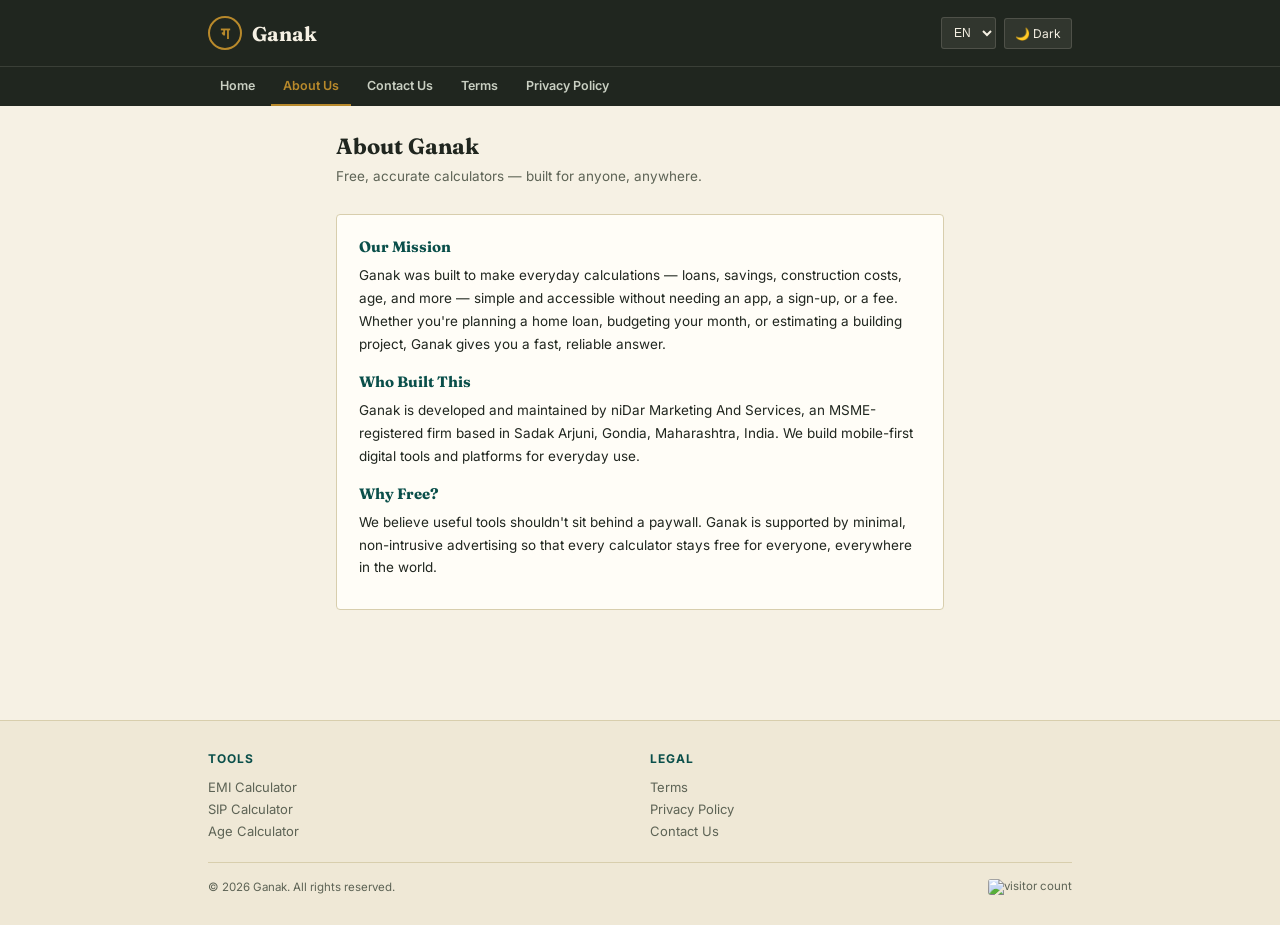
==== about.html @ 78c216d1 "Ganak website v1 - all pages" ====
<!DOCTYPE html>
<html lang="en">
<head>
<meta charset="UTF-8">
<meta name="viewport" content="width=device-width, initial-scale=1.0">
<title>About Us — Ganak Calculators</title>
<meta name="description" content="Learn about Ganak, a free calculator platform for finance, construction, age, and math tools used by people worldwide.">
<link rel="stylesheet" href="style.css">
</head>
<body>

<header class="site-header">
  <div class="header-top">
    <a href="index.html" class="brand-row">
      <div class="brand-mark">ग</div>
      <h1>Ganak</h1>
    </a>
    <div class="header-controls">
      <select id="lang-select" onchange="onLangChange()">
        <option value="en">EN</option>
        <option value="hi">हिं</option>
        <option value="mr">मरा</option>
      </select>
      <button class="icon-btn" id="theme-btn" onclick="toggleTheme()">🌙 Dark</button>
    </div>
  </div>
  <nav class="main-nav">
    <div class="inner">
      <a href="index.html" data-i18n="nav_home">Home</a>
      <a href="about.html" class="active" data-i18n="nav_about">About Us</a>
      <a href="contact.html" data-i18n="nav_contact">Contact Us</a>
      <a href="terms.html" data-i18n="nav_terms">Terms</a>
      <a href="privacy.html" data-i18n="nav_privacy">Privacy Policy</a>
    </div>
  </nav>
</header>

<main>
  <div class="page-hero">
    <h2>About Ganak</h2>
    <p>Free, accurate calculators — built for anyone, anywhere.</p>
  </div>

  <div class="content-card">
    <h3>Our Mission</h3>
    <p>Ganak was built to make everyday calculations — loans, savings, construction costs, age, and more — simple and accessible without needing an app, a sign-up, or a fee. Whether you're planning a home loan, budgeting your month, or estimating a building project, Ganak gives you a fast, reliable answer.</p>

    <h3>Who Built This</h3>
    <p>Ganak is developed and maintained by niDar Marketing And Services, an MSME-registered firm based in Sadak Arjuni, Gondia, Maharashtra, India. We build mobile-first digital tools and platforms for everyday use.</p>

    <h3>Why Free?</h3>
    <p>We believe useful tools shouldn't sit behind a paywall. Ganak is supported by minimal, non-intrusive advertising so that every calculator stays free for everyone, everywhere in the world.</p>
  </div>
</main>

<footer class="site-footer">
  <div class="footer-inner">
    <div class="footer-grid">
      <div class="footer-col">
        <h4 data-i18n="footer_tools">Tools</h4>
        <a href="index.html#emi">EMI Calculator</a>
        <a href="index.html#sip">SIP Calculator</a>
        <a href="index.html#age">Age Calculator</a>
      </div>
      <div class="footer-col">
        <h4 data-i18n="footer_legal">Legal</h4>
        <a href="terms.html" data-i18n="nav_terms">Terms</a>
        <a href="privacy.html" data-i18n="nav_privacy">Privacy Policy</a>
        <a href="contact.html" data-i18n="nav_contact">Contact Us</a>
      </div>
    </div>
    <div class="footer-bottom">
      <span>© 2026 Ganak. All rights reserved.</span>
      <span class="visitor-badge"><img src="https://hits.sh/pavankumar-madavi-dev.github.io/ganak-about.svg?label=visits" alt="visitor count"></span>
    </div>
  </div>
</footer>

<script src="common.js"></script>
</body>
</html>
---- style.css ----
/* ===== Ganak — Shared Theme ===== */
@import url('https://fonts.googleapis.com/css2?family=Fraunces:wght@500;600;700&family=Inter:wght@400;500;600;700&family=IBM+Plex+Mono:wght@500;600&display=swap');

:root{
  --paper:#f6f1e4;
  --paper2:#efe8d6;
  --line:#d8cead;
  --ink:#20261f;
  --ink-soft:#5d6355;
  --teal:#0f6d66;
  --teal-dark:#0a4f4a;
  --gold:#b8892b;
  --card:#fffdf7;
  --radius:4px;
}
body.dark{
  --paper:#181c17;
  --paper2:#20261f;
  --line:#3a4136;
  --ink:#eee8d8;
  --ink-soft:#a2a696;
  --teal:#3fb3a9;
  --teal-dark:#68d6cb;
  --gold:#e0b45a;
  --card:#20261f;
}
*{box-sizing:border-box;margin:0;padding:0;}
body{
  background:var(--paper);
  color:var(--ink);
  font-family:'Inter',system-ui,sans-serif;
  transition:background .25s, color .25s;
}
.mono{font-family:'IBM Plex Mono',monospace;}
h1,h2,h3{font-family:'Fraunces',serif;}
a{color:inherit;}

/* ===== HEADER / NAV ===== */
header.site-header{
  background:var(--ink);
  color:var(--paper);
  padding:0;
  position:relative;
}
.header-top{
  display:flex;align-items:center;justify-content:space-between;
  padding:16px 18px;max-width:900px;margin:0 auto;
}
.brand-row{display:flex;align-items:center;gap:10px;text-decoration:none;color:var(--paper);}
.brand-mark{
  width:34px;height:34px;border:2px solid var(--gold);border-radius:50%;
  display:flex;align-items:center;justify-content:center;
  font-family:'Fraunces',serif;font-weight:700;color:var(--gold);font-size:16px;flex-shrink:0;
}
.brand-row h1{font-size:20px;font-weight:700;}
.header-controls{display:flex;gap:8px;align-items:center;}
.icon-btn{
  background:rgba(246,241,228,0.08);border:1px solid rgba(246,241,228,0.15);
  color:var(--paper);border-radius:3px;padding:7px 10px;font-size:12px;cursor:pointer;
  font-family:'Inter';
}
.icon-btn:hover{background:rgba(246,241,228,0.16);}
select#lang-select{
  background:rgba(246,241,228,0.08);border:1px solid rgba(246,241,228,0.15);
  color:var(--paper);border-radius:3px;padding:7px 8px;font-size:12px;
}
nav.main-nav{
  border-top:1px solid rgba(246,241,228,0.12);
  overflow-x:auto;white-space:nowrap;
}
nav.main-nav .inner{max-width:900px;margin:0 auto;padding:0 18px;display:flex;gap:4px;}
nav.main-nav a{
  display:inline-block;padding:11px 12px;font-size:12.5px;color:#c9cfc2;
  text-decoration:none;border-bottom:2px solid transparent;font-weight:600;
}
nav.main-nav a.active, nav.main-nav a:hover{color:var(--gold);border-bottom-color:var(--gold);}

main{max-width:640px;margin:0 auto;padding:0 16px 60px;}

/* ===== FOOTER ===== */
footer.site-footer{
  border-top:1px solid var(--line);margin-top:50px;
  background:var(--paper2);
}
.footer-inner{max-width:900px;margin:0 auto;padding:30px 18px;}
.footer-grid{display:grid;grid-template-columns:1fr 1fr;gap:20px;margin-bottom:20px;}
.footer-col h4{font-size:12px;text-transform:uppercase;letter-spacing:1px;color:var(--teal-dark);margin-bottom:10px;}
.footer-col a{display:block;font-size:13px;color:var(--ink-soft);text-decoration:none;padding:3px 0;}
.footer-col a:hover{color:var(--ink);}
.footer-bottom{
  border-top:1px solid var(--line);padding-top:16px;
  display:flex;justify-content:space-between;align-items:center;flex-wrap:wrap;gap:8px;
  font-size:11.5px;color:var(--ink-soft);
}
.visitor-badge img{vertical-align:middle;border-radius:3px;}

/* ===== Shared page content blocks ===== */
.page-hero{padding:26px 0 10px;}
.page-hero h2{font-size:22px;color:var(--ink);}
.page-hero p{color:var(--ink-soft);font-size:13.5px;margin-top:8px;}
.content-card{
  background:var(--card);border:1px solid var(--line);border-radius:var(--radius);
  padding:22px;margin-top:20px;
}
.content-card h3{font-size:15px;color:var(--teal-dark);margin-bottom:8px;margin-top:16px;}
.content-card h3:first-child{margin-top:0;}
.content-card p, .content-card li{font-size:13.5px;color:var(--ink);line-height:1.7;margin-bottom:8px;}
.content-card ul{padding-left:20px;}

/* comments */
#comments-section{margin-top:30px;}
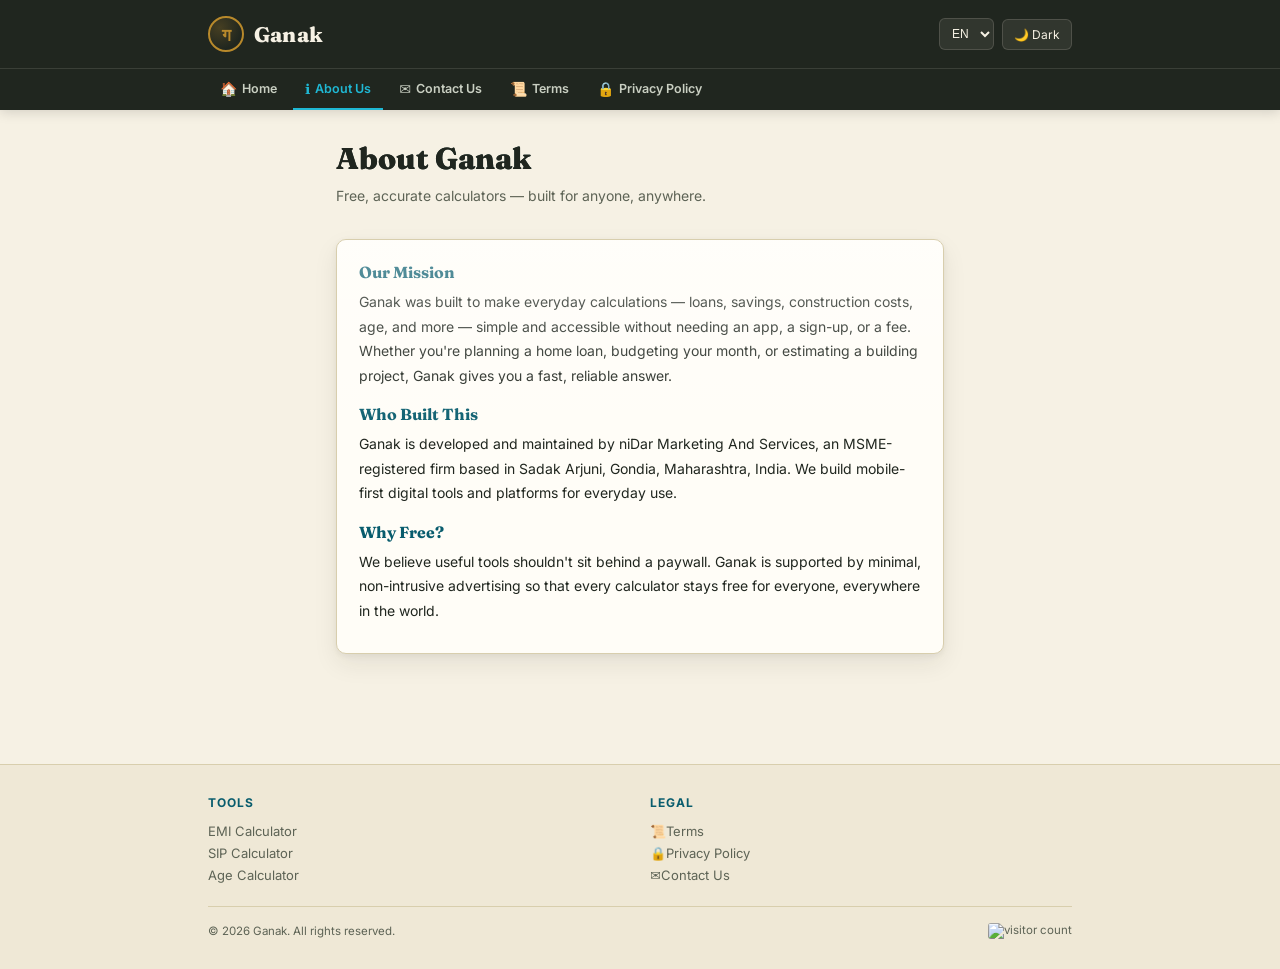
==== commit af0a5575: "Glossy design, animations, icons, detailed material cost estimator" ====
--- a/about.html
+++ b/about.html
@@ -26,11 +26,11 @@
   </div>
   <nav class="main-nav">
     <div class="inner">
-      <a href="index.html" data-i18n="nav_home">Home</a>
-      <a href="about.html" class="active" data-i18n="nav_about">About Us</a>
-      <a href="contact.html" data-i18n="nav_contact">Contact Us</a>
-      <a href="terms.html" data-i18n="nav_terms">Terms</a>
-      <a href="privacy.html" data-i18n="nav_privacy">Privacy Policy</a>
+      <a href="index.html" ><span class="ic">🏠</span><span data-i18n="nav_home">Home</span></a>
+      <a href="about.html" class="active" ><span class="ic">ℹ️</span><span data-i18n="nav_about">About Us</span></a>
+      <a href="contact.html" ><span class="ic">✉️</span><span data-i18n="nav_contact">Contact Us</span></a>
+      <a href="terms.html" ><span class="ic">📜</span><span data-i18n="nav_terms">Terms</span></a>
+      <a href="privacy.html" ><span class="ic">🔒</span><span data-i18n="nav_privacy">Privacy Policy</span></a>
     </div>
   </nav>
 </header>
@@ -64,9 +64,9 @@
       </div>
       <div class="footer-col">
         <h4 data-i18n="footer_legal">Legal</h4>
-        <a href="terms.html" data-i18n="nav_terms">Terms</a>
-        <a href="privacy.html" data-i18n="nav_privacy">Privacy Policy</a>
-        <a href="contact.html" data-i18n="nav_contact">Contact Us</a>
+        <a href="terms.html" ><span class="ic">📜</span><span data-i18n="nav_terms">Terms</span></a>
+        <a href="privacy.html" ><span class="ic">🔒</span><span data-i18n="nav_privacy">Privacy Policy</span></a>
+        <a href="contact.html" ><span class="ic">✉️</span><span data-i18n="nav_contact">Contact Us</span></a>
       </div>
     </div>
     <div class="footer-bottom">
--- a/style.css
+++ b/style.css
@@ -1,5 +1,5 @@
-/* ===== Ganak — Shared Theme ===== */
-@import url('https://fonts.googleapis.com/css2?family=Fraunces:wght@500;600;700&family=Inter:wght@400;500;600;700&family=IBM+Plex+Mono:wght@500;600&display=swap');
+/* ===== Ganak — Shared Theme v2 (glossy + animated) ===== */
+@import url('https://fonts.googleapis.com/css2?family=Fraunces:wght@500;600;700;800&family=Inter:wght@400;500;600;700&family=IBM+Plex+Mono:wght@500;600&display=swap');
 
 :root{
   --paper:#f6f1e4;
@@ -7,33 +7,61 @@
   --line:#d8cead;
   --ink:#20261f;
   --ink-soft:#5d6355;
-  --teal:#0f6d66;
-  --teal-dark:#0a4f4a;
+  --teal:#0c7a8f;
+  --teal-dark:#085c6d;
+  --teal-bright:#1fb8d4;
   --gold:#b8892b;
   --card:#fffdf7;
-  --radius:4px;
+  --radius:10px;
+  --shadow: 0 2px 6px rgba(32,38,31,0.06), 0 10px 24px rgba(32,38,31,0.08);
+  --shadow-hover: 0 4px 10px rgba(32,38,31,0.08), 0 16px 34px rgba(32,38,31,0.12);
 }
 body.dark{
-  --paper:#181c17;
-  --paper2:#20261f;
-  --line:#3a4136;
-  --ink:#eee8d8;
-  --ink-soft:#a2a696;
-  --teal:#3fb3a9;
-  --teal-dark:#68d6cb;
-  --gold:#e0b45a;
-  --card:#20261f;
+  --paper:#12161b;
+  --paper2:#1a2028;
+  --line:#2b3440;
+  --ink:#eef2f5;
+  --ink-soft:#9aa7b0;
+  --teal:#3fd2ec;
+  --teal-dark:#7ae4f7;
+  --teal-bright:#3fd2ec;
+  --gold:#f0c46a;
+  --card:#182027;
+  --shadow: 0 2px 6px rgba(0,0,0,0.3), 0 10px 30px rgba(63,210,236,0.06);
+  --shadow-hover: 0 4px 14px rgba(0,0,0,0.4), 0 16px 40px rgba(63,210,236,0.12);
 }
 *{box-sizing:border-box;margin:0;padding:0;}
+html{scroll-behavior:smooth;}
 body{
   background:var(--paper);
   color:var(--ink);
   font-family:'Inter',system-ui,sans-serif;
-  transition:background .25s, color .25s;
+  transition:background .3s, color .3s;
 }
 .mono{font-family:'IBM Plex Mono',monospace;}
 h1,h2,h3{font-family:'Fraunces',serif;}
 a{color:inherit;}
+
+/* ===== GLOSSY CARD BASE ===== */
+.glossy{
+  position:relative;
+  box-shadow:var(--shadow);
+  transition:box-shadow .25s ease, transform .25s ease;
+  overflow:hidden;
+}
+.glossy::before{
+  content:"";position:absolute;top:0;left:0;right:0;height:50%;
+  background:linear-gradient(180deg, rgba(255,255,255,0.35), rgba(255,255,255,0));
+  pointer-events:none;
+}
+body.dark .glossy::before{
+  background:linear-gradient(180deg, rgba(255,255,255,0.06), rgba(255,255,255,0));
+}
+.glossy:hover{box-shadow:var(--shadow-hover); transform:translateY(-2px);}
+
+/* fade-in-up animation */
+.fade-up{opacity:0; transform:translateY(16px); transition:opacity .5s ease, transform .5s ease;}
+.fade-up.in-view{opacity:1; transform:translateY(0);}
 
 /* ===== HEADER / NAV ===== */
 header.site-header{
@@ -41,6 +69,7 @@
   color:var(--paper);
   padding:0;
   position:relative;
+  box-shadow:0 2px 12px rgba(0,0,0,0.15);
 }
 .header-top{
   display:flex;align-items:center;justify-content:space-between;
@@ -48,21 +77,22 @@
 }
 .brand-row{display:flex;align-items:center;gap:10px;text-decoration:none;color:var(--paper);}
 .brand-mark{
-  width:34px;height:34px;border:2px solid var(--gold);border-radius:50%;
+  width:36px;height:36px;border:2px solid var(--gold);border-radius:50%;
   display:flex;align-items:center;justify-content:center;
-  font-family:'Fraunces',serif;font-weight:700;color:var(--gold);font-size:16px;flex-shrink:0;
+  font-family:'Fraunces',serif;font-weight:700;color:var(--gold);font-size:17px;flex-shrink:0;
+  background:radial-gradient(circle at 30% 30%, rgba(184,137,43,0.25), transparent 70%);
 }
-.brand-row h1{font-size:20px;font-weight:700;}
+.brand-row h1{font-size:21px;font-weight:800;letter-spacing:0.2px;}
 .header-controls{display:flex;gap:8px;align-items:center;}
 .icon-btn{
   background:rgba(246,241,228,0.08);border:1px solid rgba(246,241,228,0.15);
-  color:var(--paper);border-radius:3px;padding:7px 10px;font-size:12px;cursor:pointer;
-  font-family:'Inter';
+  color:var(--paper);border-radius:6px;padding:7px 11px;font-size:12px;cursor:pointer;
+  font-family:'Inter';transition:background .2s;
 }
-.icon-btn:hover{background:rgba(246,241,228,0.16);}
+.icon-btn:hover{background:rgba(246,241,228,0.18);}
 select#lang-select{
   background:rgba(246,241,228,0.08);border:1px solid rgba(246,241,228,0.15);
-  color:var(--paper);border-radius:3px;padding:7px 8px;font-size:12px;
+  color:var(--paper);border-radius:6px;padding:7px 8px;font-size:12px;
 }
 nav.main-nav{
   border-top:1px solid rgba(246,241,228,0.12);
@@ -70,10 +100,11 @@
 }
 nav.main-nav .inner{max-width:900px;margin:0 auto;padding:0 18px;display:flex;gap:4px;}
 nav.main-nav a{
-  display:inline-block;padding:11px 12px;font-size:12.5px;color:#c9cfc2;
-  text-decoration:none;border-bottom:2px solid transparent;font-weight:600;
+  display:inline-flex;align-items:center;gap:5px;padding:11px 12px;font-size:12.5px;color:#c9cfc2;
+  text-decoration:none;border-bottom:2px solid transparent;font-weight:600;transition:color .2s, border-color .2s;
 }
-nav.main-nav a.active, nav.main-nav a:hover{color:var(--gold);border-bottom-color:var(--gold);}
+nav.main-nav a .ic{font-size:14px;}
+nav.main-nav a.active, nav.main-nav a:hover{color:var(--teal-bright);border-bottom-color:var(--teal-bright);}
 
 main{max-width:640px;margin:0 auto;padding:0 16px 60px;}
 
@@ -95,16 +126,24 @@
 .visitor-badge img{vertical-align:middle;border-radius:3px;}
 
 /* ===== Shared page content blocks ===== */
-.page-hero{padding:26px 0 10px;}
-.page-hero h2{font-size:22px;color:var(--ink);}
-.page-hero p{color:var(--ink-soft);font-size:13.5px;margin-top:8px;}
+.page-hero{padding:30px 0 12px;}
+.page-hero h2{
+  font-size:clamp(24px,5vw,30px);font-weight:800;
+  background:linear-gradient(135deg, var(--ink), var(--teal-dark));
+  -webkit-background-clip:text;background-clip:text;
+}
+body.dark .page-hero h2{
+  background:linear-gradient(135deg, var(--ink), var(--teal-bright));
+  -webkit-background-clip:text;background-clip:text;color:transparent;
+}
+.page-hero p{color:var(--ink-soft);font-size:14px;margin-top:8px;line-height:1.6;}
 .content-card{
   background:var(--card);border:1px solid var(--line);border-radius:var(--radius);
   padding:22px;margin-top:20px;
 }
-.content-card h3{font-size:15px;color:var(--teal-dark);margin-bottom:8px;margin-top:16px;}
+.content-card h3{font-size:16px;color:var(--teal-dark);margin-bottom:8px;margin-top:16px;font-weight:700;}
 .content-card h3:first-child{margin-top:0;}
-.content-card p, .content-card li{font-size:13.5px;color:var(--ink);line-height:1.7;margin-bottom:8px;}
+.content-card p, .content-card li{font-size:14px;color:var(--ink);line-height:1.75;margin-bottom:8px;}
 .content-card ul{padding-left:20px;}
 
 /* comments */
